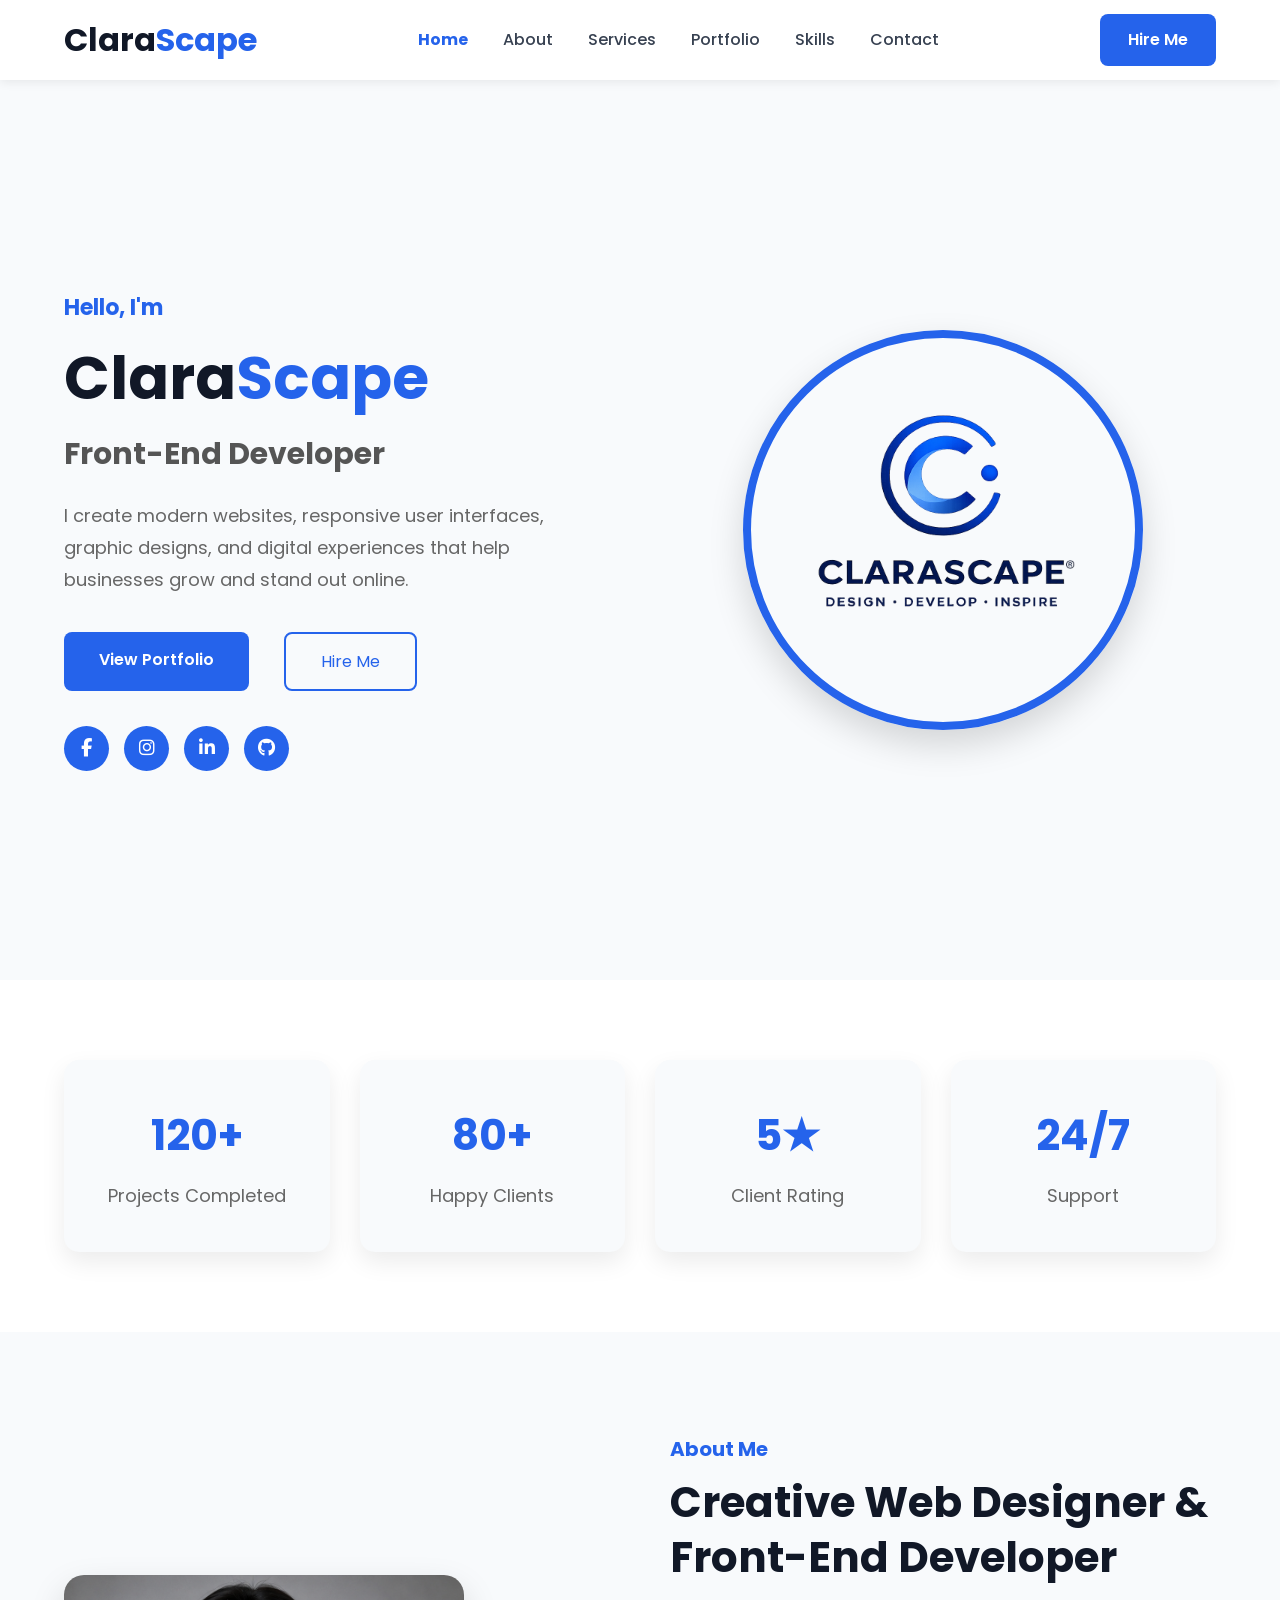
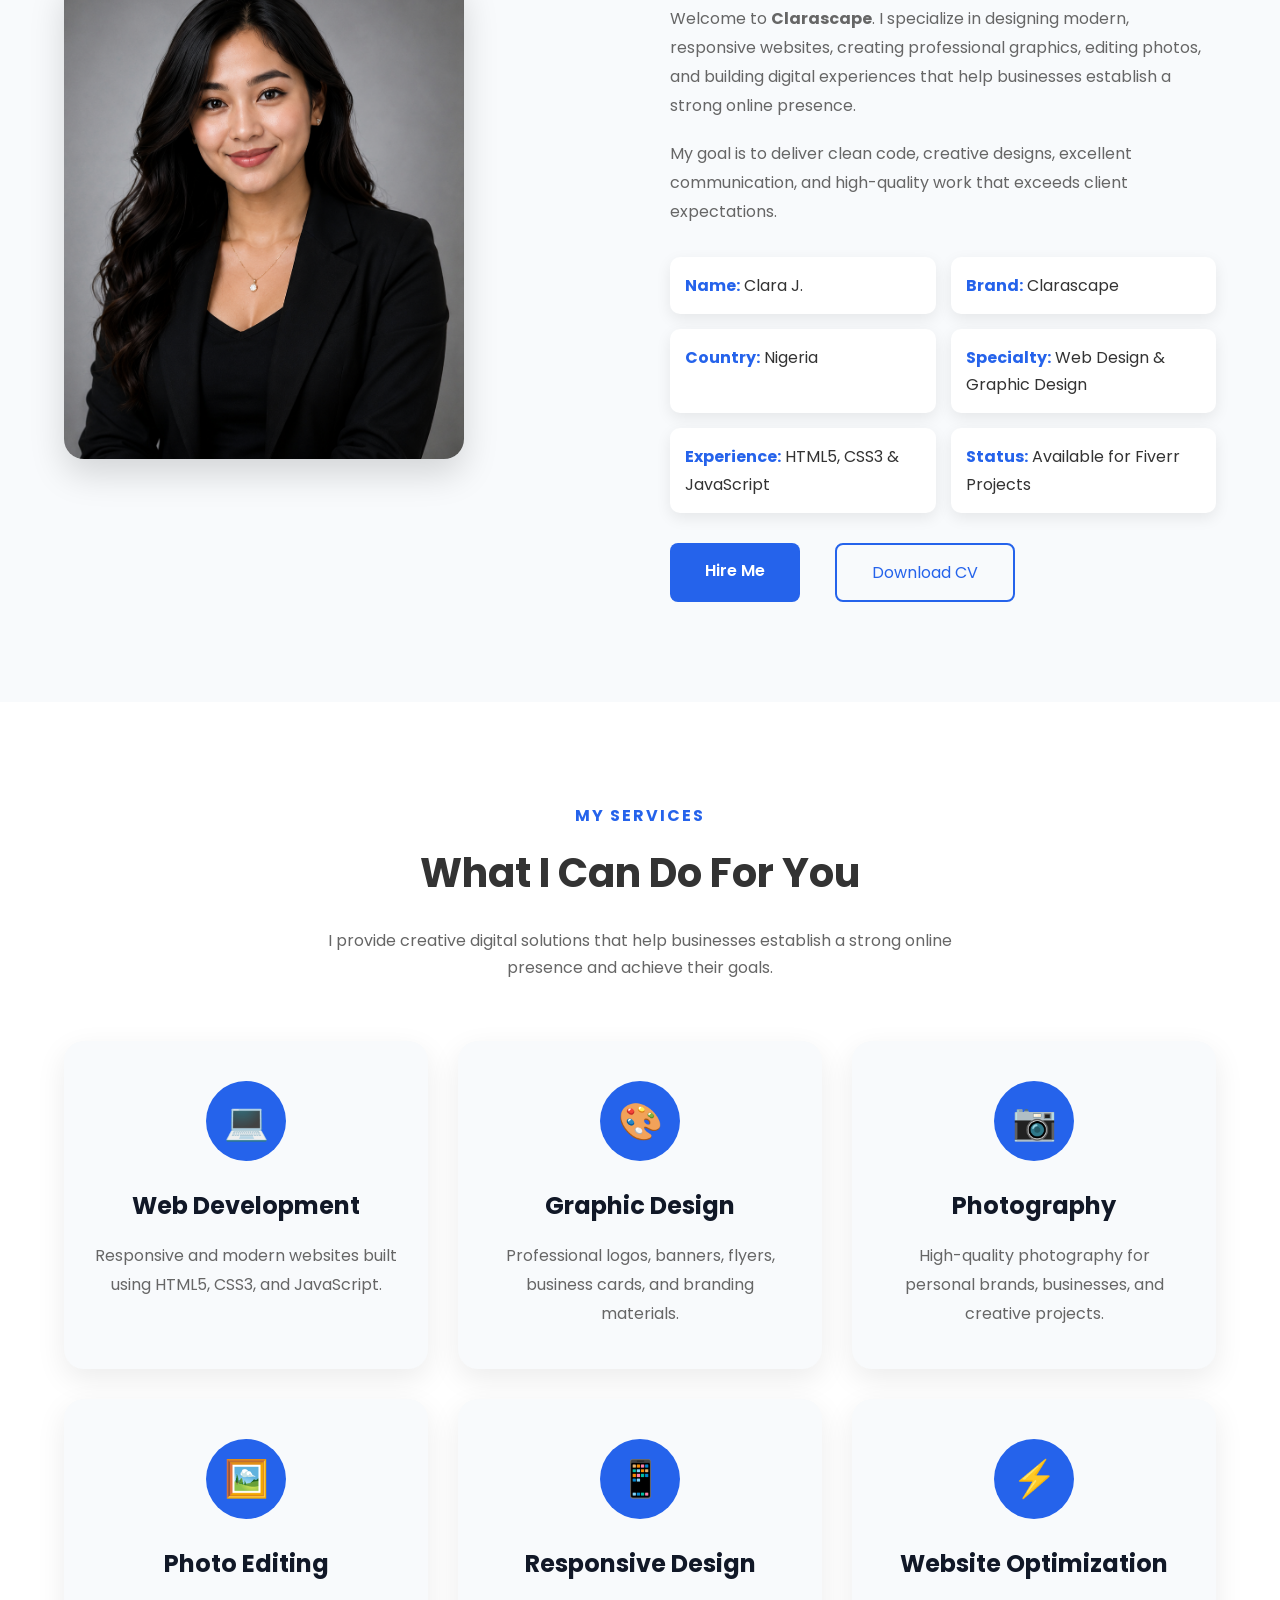
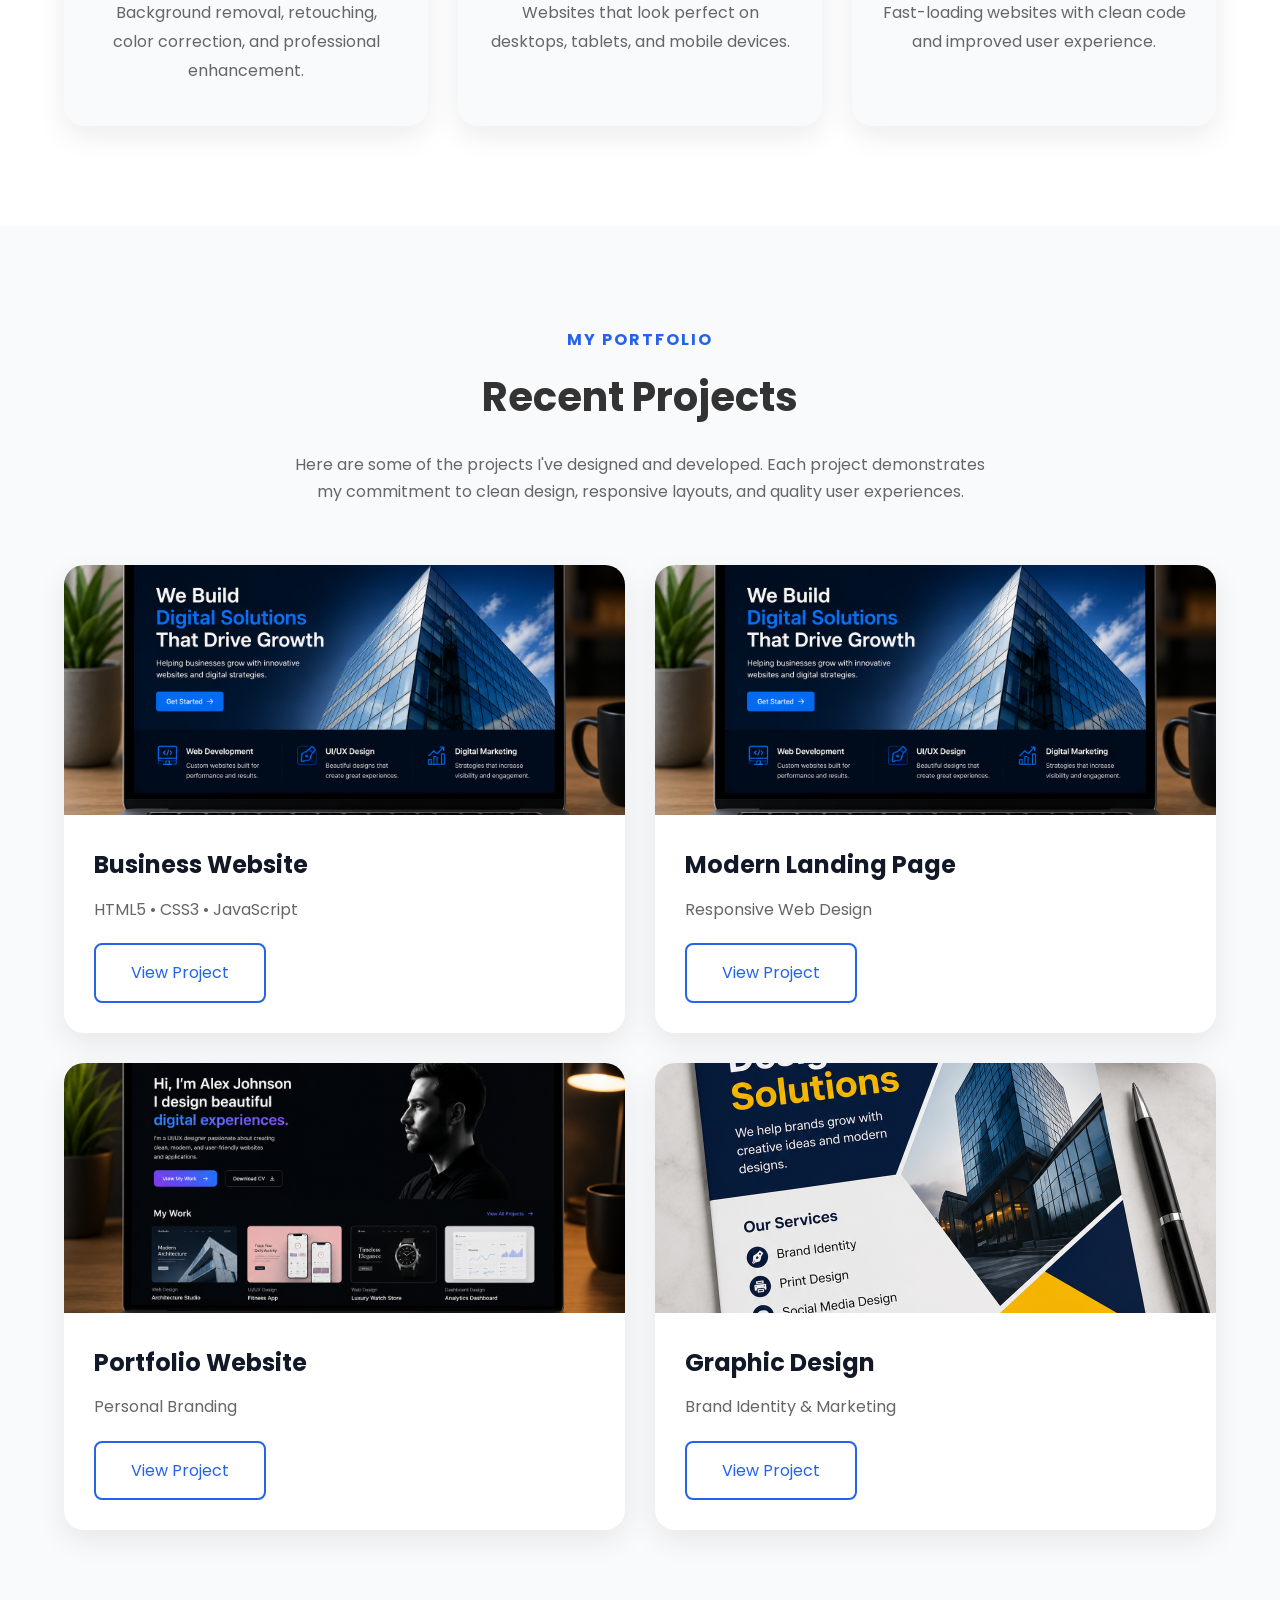
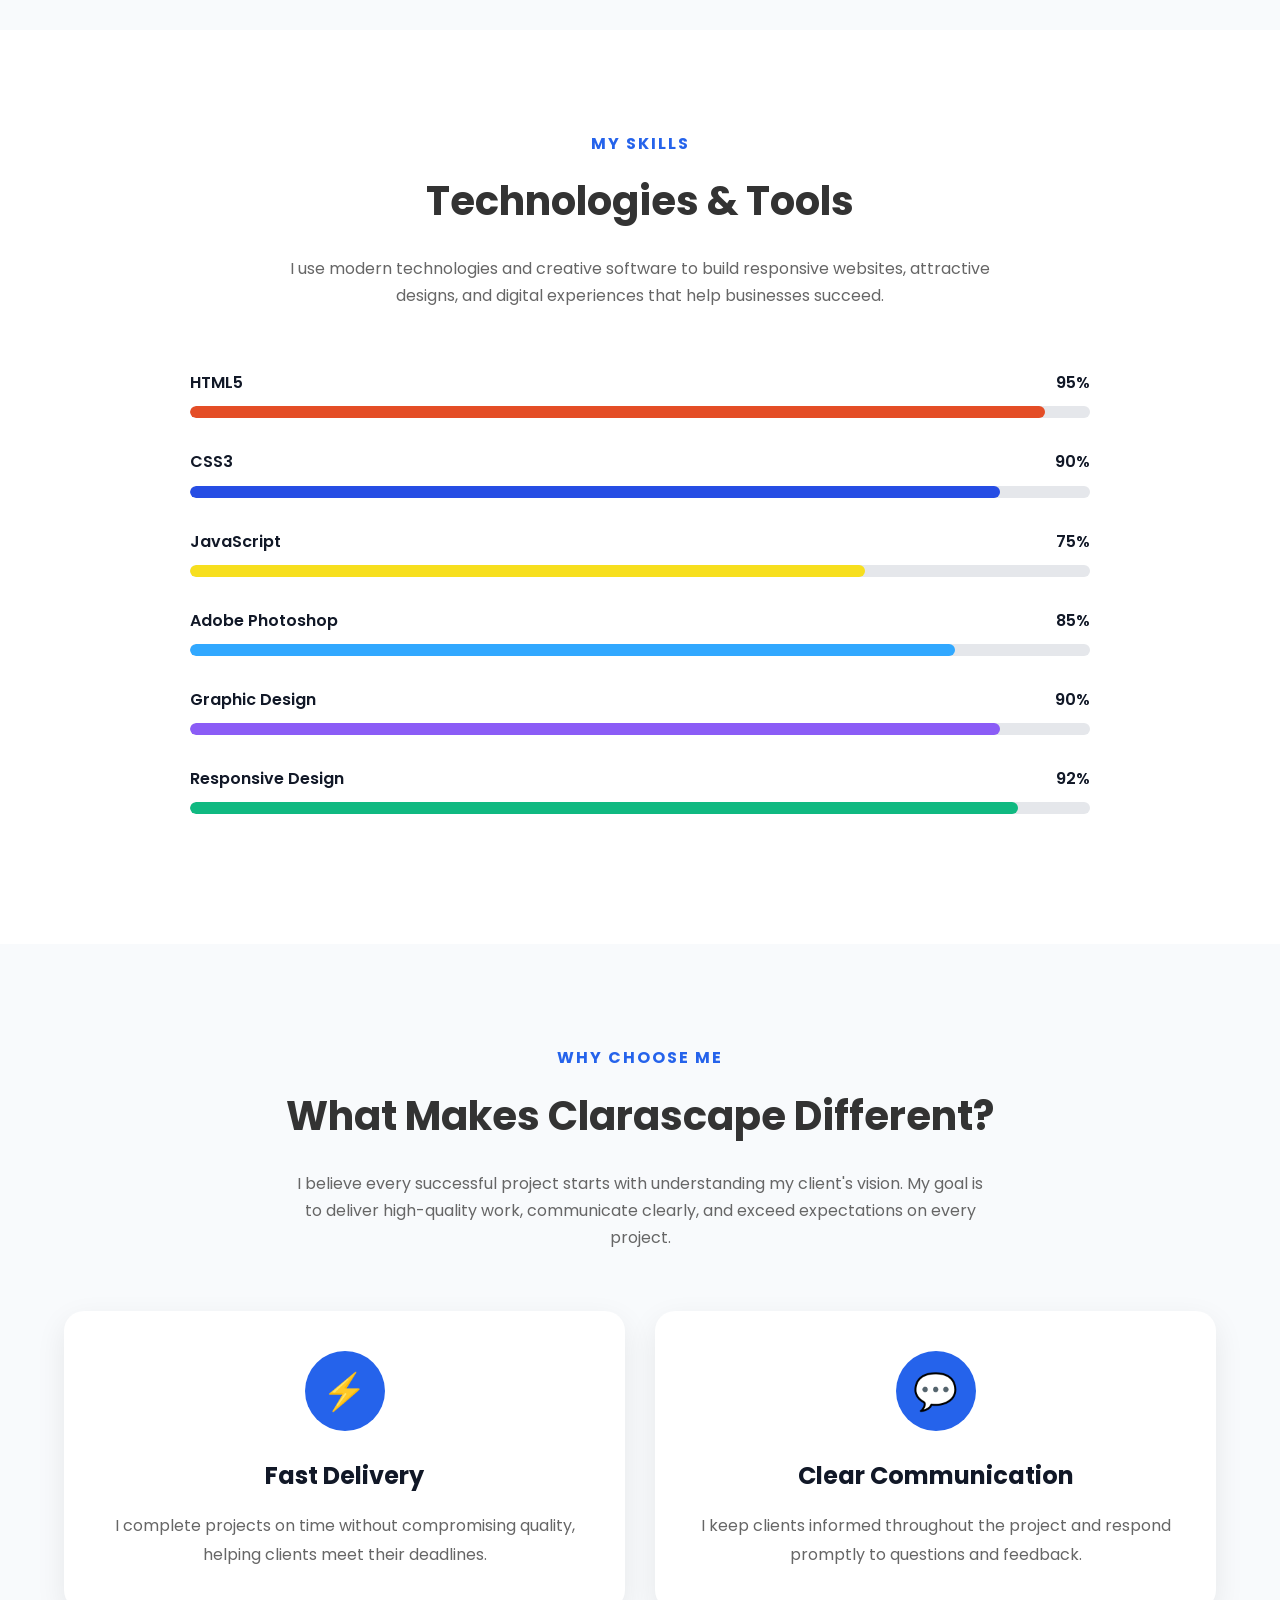
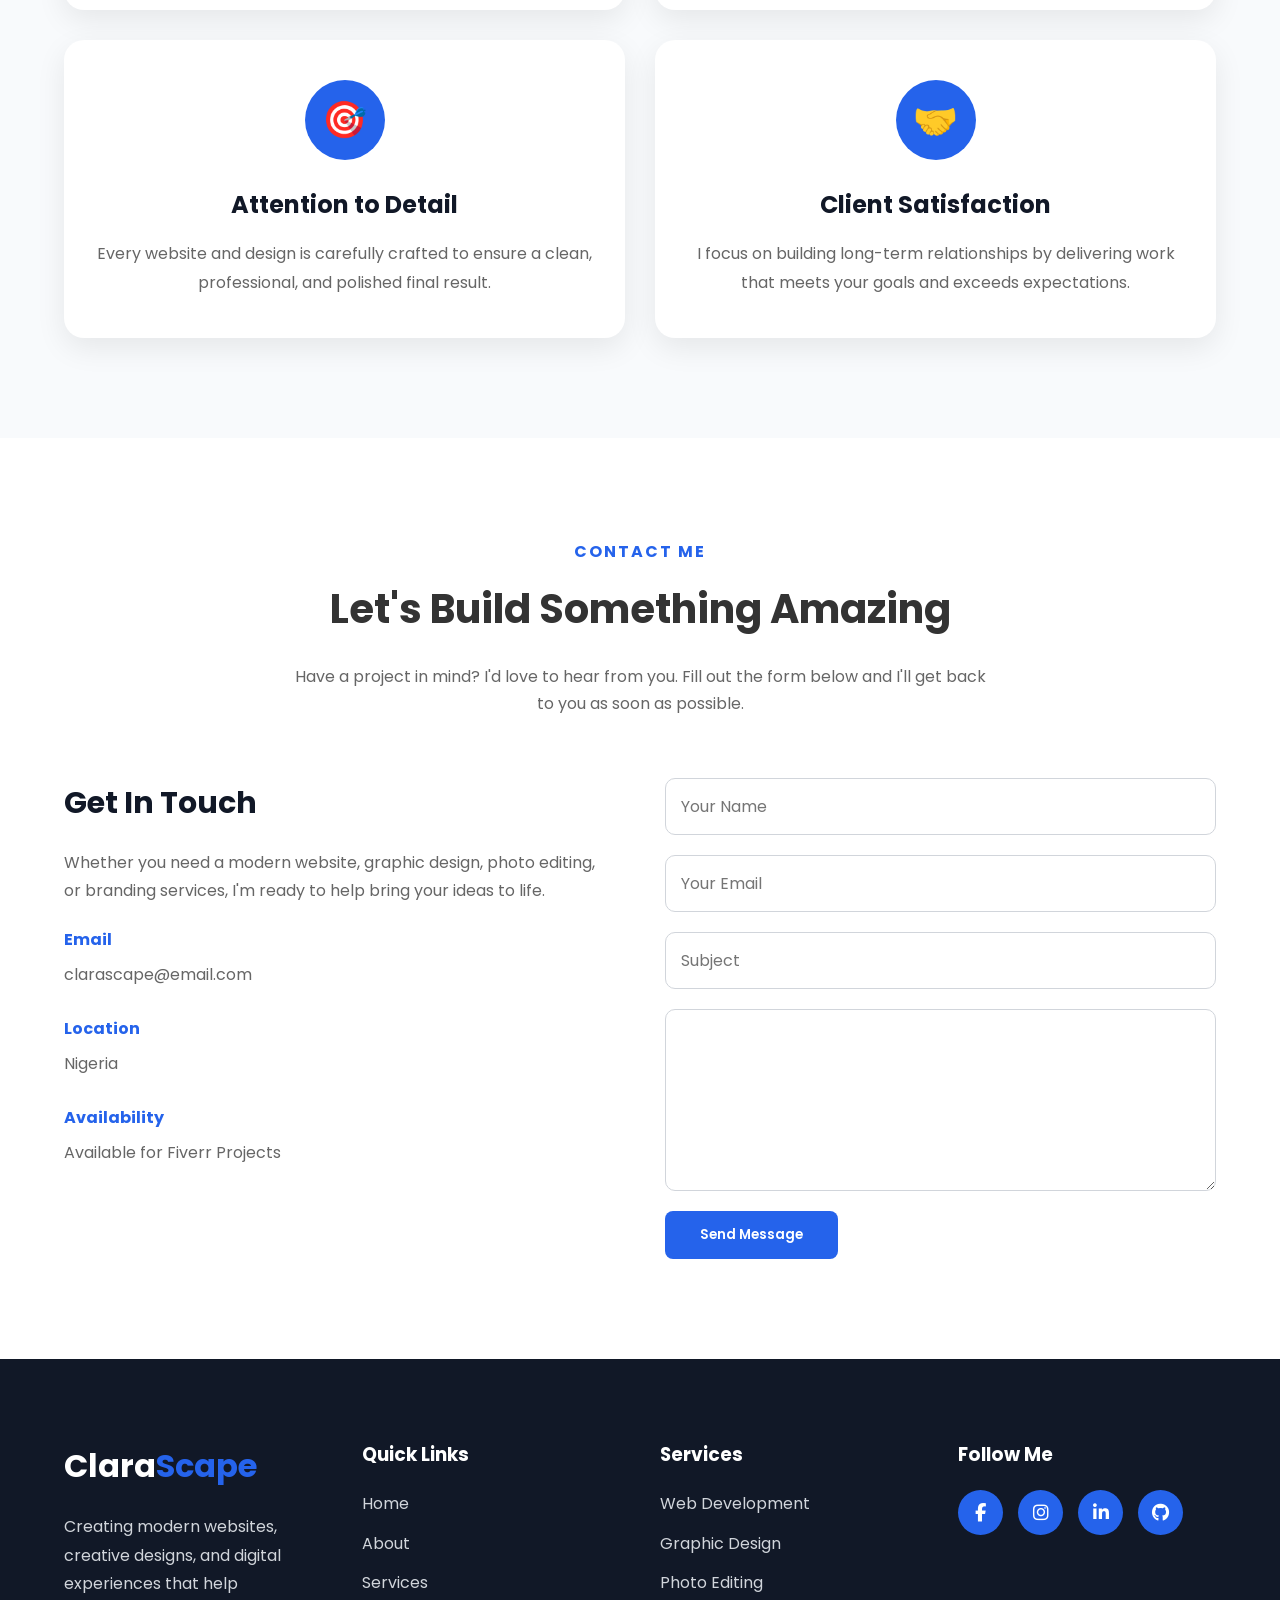
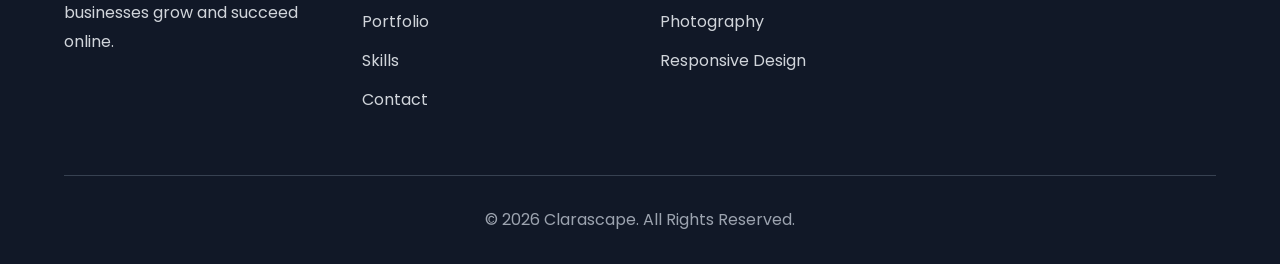
==== Clarascape-Portfolio/index.html @ fc570c0d "Add files via upload" ====
<!DOCTYPE html>
<html lang="en">
<head>
    <!-- Character Encoding -->
    <meta charset="UTF-8">

    <!-- Responsive -->
    <meta name="viewport" content="width=device-width, initial-scale=1.0">

    <!-- SEO -->
    <meta name="description" content="Clarascape | Professional Web Designer, Graphic Designer and Front-End Developer Portfolio">

    <meta name="keywords" content="Web Design, HTML, CSS, JavaScript, Graphic Design, Fiverr, Clarascape">

    <meta name="author" content="Clara J">

    <title>Clarascape | Web Designer & Front-End Developer</title>

    <!-- Google Fonts -->
    <link rel="preconnect" href="https://fonts.googleapis.com">

    <link rel="preconnect"
          href="https://fonts.gstatic.com"
          crossorigin>

    <link href="https://fonts.googleapis.com/css2?family=Inter:wght@300;400;500;600;700&family=Poppins:wght@500;600;700;800&display=swap"
          rel="stylesheet">

    <!-- Font Awesome -->
    <link rel="stylesheet"
          href="https://cdnjs.cloudflare.com/ajax/libs/font-awesome/6.7.2/css/all.min.css">

    <!-- CSS -->
    <link rel="stylesheet" href="css/style.css">

    <link rel="icon" type="image/png" href="favicon.png">
</head>
<body>

    <!-- ==========================
     HEADER
========================== -->
<header class="header">

    <div class="container">

        <nav class="navbar">

    <!-- Logo -->
    <a href="index.html" class="logo">
        Clara<span>Scape</span>
    </a>

    <!-- Navigation -->
    <ul class="nav-links">
        <li><a href="#hero">Home</a></li>
        <li><a href="#about">About</a></li>
        <li><a href="#services">Services</a></li>
        <li><a href="#portfolio">Portfolio</a></li>
        <li><a href="#skills">Skills</a></li>
        <li><a href="#contact">Contact</a></li>
    </ul>

    <!-- Mobile Menu -->
    <div class="menu-toggle">
        <i class="fas fa-bars"></i>
    </div>

    <!-- Button -->
    <a href="#contact" class="btn btn-primary">
        Hire Me
    </a>

</nav>

    </div>

</header>


<!-- ==========================
     HERO SECTION
========================== -->
<section class="hero reveal" id="hero">

    <div class="container">

        <!-- Left Side -->
        <div class="hero-left">

            <h4>Hello, I'm</h4>

            <h1>Clara<span>Scape</span></h1>

            <h2>
                <span class="typing"></span>
            </h2>

            <p>
                I create modern websites, responsive user interfaces,
                graphic designs, and digital experiences that help
                businesses grow and stand out online.
            </p>

            <div class="hero-buttons">

                <a href="#portfolio" class="btn">
                    View Portfolio
                </a>

                <a href="#contact" class="btn-outline">
                    Hire Me
                </a>

            </div>

            <!-- Social Icons -->
            <div class="social-icons">

                <a href="#"><i class="fab fa-facebook-f"></i></a>

                <a href="#"><i class="fab fa-instagram"></i></a>

                <a href="#"><i class="fab fa-linkedin-in"></i></a>

                <a href="#"><i class="fab fa-github"></i></a>

            </div>

        </div>

        <!-- Right Side -->
        <div class="hero-right">

            <img src="favicon.png" alt="Clarascape Profile">

        </div>

    </div>

</section>



<!-- ==========================
     STATS SECTION
========================== -->
<section class="stats reveal">

    <div class="container">

        <div class="stats-container">

            <div class="stat-card">
                <h2>120+</h2>
                <p>Projects Completed</p>
            </div>

            <div class="stat-card">
                <h2>80+</h2>
                <p>Happy Clients</p>
            </div>

            <div class="stat-card">
                <h2>5★</h2>
                <p>Client Rating</p>
            </div>

            <div class="stat-card">
                <h2>24/7</h2>
                <p>Support</p>
            </div>

        </div>

    </div>

</section>

<!-- ==========================
     ABOUT SECTION
========================== -->
<section class="about reveal" id="about">

    <div class="container">

        <div class="about-container">

            <!-- Left Side -->
            <div class="about-image">
                <img src="profile.jpg" alt="Clarascape Profile">
            </div>

            <!-- Right Side -->
            <div class="about-content">

                <h4>About Me</h4>

                <h2>
                    Creative Web Designer &
                    Front-End Developer
                </h2>

                <p>
                    Welcome to <strong>Clarascape</strong>. I specialize in
                    designing modern, responsive websites, creating
                    professional graphics, editing photos, and building
                    digital experiences that help businesses establish a
                    strong online presence.
                </p>

                <p>
                    My goal is to deliver clean code, creative designs,
                    excellent communication, and high-quality work that
                    exceeds client expectations.
                </p>

                <div class="about-info">

                    <div>
                        <strong>Name:</strong> Clara J.
                    </div>

                    <div>
                        <strong>Brand:</strong> Clarascape
                    </div>

                    <div>
                        <strong>Country:</strong> Nigeria
                    </div>

                    <div>
                        <strong>Specialty:</strong> Web Design & Graphic Design
                    </div>

                    <div>
                        <strong>Experience:</strong> HTML5, CSS3 & JavaScript
                    </div>

                    <div>
                        <strong>Status:</strong> Available for Fiverr Projects
                    </div>

                </div>

                <div class="about-buttons">

                    <a href="#contact" class="btn">
                        Hire Me
                    </a>

                    <a href="#" class="btn-outline">
                        Download CV
                    </a>

                </div>

            </div>

        </div>

    </div>

</section>



      <!-- ==========================
     SERVICES SECTION
========================== -->
<section class="services reveal" id="services">

    <div class="container">

        <div class="section-heading">
            <h4>My Services</h4>
            <h2>What I Can Do For You</h2>

            <p>
                I provide creative digital solutions that help businesses
                establish a strong online presence and achieve their goals.
            </p>
        </div>

        <div class="services-container">

            <!-- Service 1 -->
            <div class="service-card">
                <div class="service-icon">💻</div>

                <h3>Web Development</h3>

                <p>
                    Responsive and modern websites built using
                    HTML5, CSS3, and JavaScript.
                </p>
            </div>

            <!-- Service 2 -->
            <div class="service-card">
                <div class="service-icon">🎨</div>

                <h3>Graphic Design</h3>

                <p>
                    Professional logos, banners,
                    flyers, business cards,
                    and branding materials.
                </p>
            </div>

            <!-- Service 3 -->
            <div class="service-card">
                <div class="service-icon">📷</div>

                <h3>Photography</h3>

                <p>
                    High-quality photography for
                    personal brands, businesses,
                    and creative projects.
                </p>
            </div>

            <!-- Service 4 -->
            <div class="service-card">
                <div class="service-icon">🖼️</div>

                <h3>Photo Editing</h3>

                <p>
                    Background removal,
                    retouching, color correction,
                    and professional enhancement.
                </p>
            </div>

            <!-- Service 5 -->
            <div class="service-card">
                <div class="service-icon">📱</div>

                <h3>Responsive Design</h3>

                <p>
                    Websites that look perfect on
                    desktops, tablets,
                    and mobile devices.
                </p>
            </div>

            <!-- Service 6 -->
            <div class="service-card">
                <div class="service-icon">⚡</div>

                <h3>Website Optimization</h3>

                <p>
                    Fast-loading websites with
                    clean code and improved
                    user experience.
                </p>
            </div>

        </div>

    </div>

</section>




<!-- ==========================
     PORTFOLIO SECTION
========================== -->
<section class="portfolio reveal" id="portfolio">

    <div class="container">

        <div class="section-heading">
            <h4>My Portfolio</h4>

            <h2>Recent Projects</h2>

            <p>
                Here are some of the projects I've designed and developed.
                Each project demonstrates my commitment to clean design,
                responsive layouts, and quality user experiences.
            </p>
        </div>

        <div class="portfolio-container">

            <!-- Project 1 -->
            <div class="portfolio-card">
                <img src="project1.jpg" alt="Business Website">

                <div class="portfolio-content">
                    <h3>Business Website</h3>
                    <p>HTML5 • CSS3 • JavaScript</p>

                    <a href="#" class="btn-outline">
                        View Project
                    </a>
                </div>
            </div>

            <!-- Project 2 -->
            <div class="portfolio-card">
                <img src="project2.jpg" alt="Landing Page">

                <div class="portfolio-content">
                    <h3>Modern Landing Page</h3>
                    <p>Responsive Web Design</p>

                    <a href="#" class="btn-outline">
                        View Project
                    </a>
                </div>
            </div>

            <!-- Project 3 -->
            <div class="portfolio-card">
                <img src="project3.jpg" alt="Portfolio Website">

                <div class="portfolio-content">
                    <h3>Portfolio Website</h3>
                    <p>Personal Branding</p>

                    <a href="#" class="btn-outline">
                        View Project
                    </a>
                </div>
            </div>

            <!-- Project 4 -->
            <div class="portfolio-card">
                <img src="project4.jpg" alt="Graphic Design">

                <div class="portfolio-content">
                    <h3>Graphic Design</h3>
                    <p>Brand Identity & Marketing</p>

                    <a href="#" class="btn-outline">
                        View Project
                    </a>
                </div>
            </div>

        </div>

    </div>

</section>





<!-- ==========================
     SKILLS SECTION
========================== -->
<section class="skills reveal" id="skills">

    <div class="container">

        <div class="section-heading">
            <h4>My Skills</h4>

            <h2>Technologies & Tools</h2>

            <p>
                I use modern technologies and creative software to build
                responsive websites, attractive designs, and digital
                experiences that help businesses succeed.
            </p>
        </div>

        <div class="skills-container">

            <!-- HTML -->
            <div class="skill">
                <div class="skill-title">
                    <span>HTML5</span>
                    <span>95%</span>
                </div>

                <div class="progress">
                    <div class="progress-bar html"></div>
                </div>
            </div>

            <!-- CSS -->
            <div class="skill">
                <div class="skill-title">
                    <span>CSS3</span>
                    <span>90%</span>
                </div>

                <div class="progress">
                    <div class="progress-bar css"></div>
                </div>
            </div>

            <!-- JavaScript -->
            <div class="skill">
                <div class="skill-title">
                    <span>JavaScript</span>
                    <span>75%</span>
                </div>

                <div class="progress">
                    <div class="progress-bar javascript"></div>
                </div>
            </div>

            <!-- Photoshop -->
            <div class="skill">
                <div class="skill-title">
                    <span>Adobe Photoshop</span>
                    <span>85%</span>
                </div>

                <div class="progress">
                    <div class="progress-bar photoshop"></div>
                </div>
            </div>

            <!-- Graphic Design -->
            <div class="skill">
                <div class="skill-title">
                    <span>Graphic Design</span>
                    <span>90%</span>
                </div>

                <div class="progress">
                    <div class="progress-bar design"></div>
                </div>
            </div>

            <!-- Responsive Design -->
            <div class="skill">
                <div class="skill-title">
                    <span>Responsive Design</span>
                    <span>92%</span>
                </div>

                <div class="progress">
                    <div class="progress-bar responsive"></div>
                </div>
            </div>

        </div>

    </div>

</section>



<!-- ==========================
     WHY CHOOSE ME SECTION
========================== -->
<section class="why-choose reveal" id="why-choose">

    <div class="container">

        <div class="section-heading">

            <h4>Why Choose Me</h4>

            <h2>What Makes Clarascape Different?</h2>

            <p>
                I believe every successful project starts with understanding
                my client's vision. My goal is to deliver high-quality work,
                communicate clearly, and exceed expectations on every project.
            </p>

        </div>

        <div class="why-container">

            <!-- Card 1 -->
            <div class="why-card">
                <div class="why-icon">⚡</div>

                <h3>Fast Delivery</h3>

                <p>
                    I complete projects on time without compromising quality,
                    helping clients meet their deadlines.
                </p>
            </div>

            <!-- Card 2 -->
            <div class="why-card">
                <div class="why-icon">💬</div>

                <h3>Clear Communication</h3>

                <p>
                    I keep clients informed throughout the project and respond
                    promptly to questions and feedback.
                </p>
            </div>

            <!-- Card 3 -->
            <div class="why-card">
                <div class="why-icon">🎯</div>

                <h3>Attention to Detail</h3>

                <p>
                    Every website and design is carefully crafted to ensure a
                    clean, professional, and polished final result.
                </p>
            </div>

            <!-- Card 4 -->
            <div class="why-card">
                <div class="why-icon">🤝</div>

                <h3>Client Satisfaction</h3>

                <p>
                    I focus on building long-term relationships by delivering
                    work that meets your goals and exceeds expectations.
                </p>
            </div>

        </div>

    </div>

</section>




<!-- ==========================
     CONTACT SECTION
========================== -->
<section class="contact reveal" id="contact">

    <div class="container">

        <div class="section-heading">

            <h4>Contact Me</h4>

            <h2>Let's Build Something Amazing</h2>

            <p>
                Have a project in mind? I'd love to hear from you.
                Fill out the form below and I'll get back to you as
                soon as possible.
            </p>

        </div>

        <div class="contact-container">

            <!-- Contact Information -->
            <div class="contact-info">

                <h3>Get In Touch</h3>

                <p>
                    Whether you need a modern website, graphic design,
                    photo editing, or branding services, I'm ready to
                    help bring your ideas to life.
                </p>

                <div class="info">
                    <h4>Email</h4>
                    <p>clarascape@email.com</p>
                </div>

                <div class="info">
                    <h4>Location</h4>
                    <p>Nigeria</p>
                </div>

                <div class="info">
                   <h4>Availability</h4>
                    <p>Available for Fiverr Projects</p>
                </div>

            </div>

            <!-- Contact Form -->
            <form class="contact-form">

                <input
                    type="text"
                    placeholder="Your Name"
                    required>

                <input
                    type="email"
                    placeholder="Your Email"
                    required>

                <input
                    type="text"
                    placeholder="Subject"
                    required>

                <textarea
                    rows="6"
                    placeholder="Tell me about your project..."
                    required>
                </textarea>

                <button type="submit" class="btn">
                    Send Message
                </button>

            </form>

        </div>

    </div>

</section>



<!-- ==========================
     FOOTER
========================== -->
<footer class="footer reveal">

    <div class="container">

        <div class="footer-container">

            <!-- Brand -->
            <div class="footer-about">

                <h2>Clara<span>Scape</span></h2>

                <p>
                    Creating modern websites, creative designs,
                    and digital experiences that help businesses
                    grow and succeed online.
                </p>

            </div>

            <!-- Quick Links -->
            <div class="footer-links">

                <h3>Quick Links</h3>

                <ul>
                    <li><a href="#hero">Home</a></li>
                    <li><a href="#about">About</a></li>
                    <li><a href="#services">Services</a></li>
                    <li><a href="#portfolio">Portfolio</a></li>
                    <li><a href="#skills">Skills</a></li>
                    <li><a href="#contact">Contact</a></li>
                </ul>

            </div>

            <!-- Services -->
            <div class="footer-services">

                <h3>Services</h3>

                <ul>
                    <li>Web Development</li>
                    <li>Graphic Design</li>
                    <li>Photo Editing</li>
                    <li>Photography</li>
                    <li>Responsive Design</li>
                </ul>

            </div>

            <!-- Social -->
            <div class="footer-social">

                <h3>Follow Me</h3>

                <div class="social-icons">

                    <a href="#"><i class="fab fa-facebook-f"></i></a>

                    <a href="#"><i class="fab fa-instagram"></i></a>

                    <a href="#"><i class="fab fa-linkedin-in"></i></a>

                    <a href="#"><i class="fab fa-github"></i></a>

                </div>

            </div>

        </div>

        <hr>

        <div class="footer-bottom">

            <p>
                &copy; 2026 Clarascape. All Rights Reserved.
            </p>

        </div>

    </div>

</footer>

<script src="js/script.js"></script>

</body>
</html>
---- Clarascape-Portfolio/css/style.css ----
/* ===========================================
   GOOGLE FONTS
=========================================== */
@import url('https://fonts.googleapis.com/css2?family=Poppins:wght@300;400;500;600;700;800&display=swap');


/* ===========================================
   CSS RESET
=========================================== */

*{
    margin:0;
    padding:0;
    box-sizing:border-box;
}

html{
    scroll-behavior:smooth;
}

body{
    font-family:'Poppins',sans-serif;
    background:#f8fafc;
    color:#333;
    line-height:1.7;
}

img{
    width:100%;
    display:block;
}

a{
    text-decoration:none;
}

ul{
    list-style:none;
}

button,
input,
textarea{
    font-family:inherit;
}


/* ===========================================
   REUSABLE CONTAINER
=========================================== */

.container{
    width:90%;
    max-width:1200px;
    margin:auto;
}


/* ===========================================
   REUSABLE BUTTONS
=========================================== */

.btn{
    display:inline-block;
    background:#2563eb;
    color:#fff;
    padding:14px 35px;
    border-radius:8px;
    font-weight:600;
    transition:.3s;
}

.btn:hover{
    background:#1d4ed8;
}

.btn-outline{
    display:inline-block;
    border:2px solid #2563eb;
    color:#2563eb;
    padding:14px 35px;
    border-radius:8px;
    margin-left:15px;
    transition:.3s;
}

.btn-outline:hover{
    background:#2563eb;
    color:#fff;
}


/* ===========================================
   SECTION HEADING
=========================================== */

.section-heading{
    text-align:center;
    margin-bottom:60px;
}

.section-heading h4{
    color:#2563eb;
    text-transform:uppercase;
    letter-spacing:2px;
    margin-bottom:10px;
}

.section-heading h2{
    font-size:40px;
    margin-bottom:20px;
}

.section-heading p{
    max-width:700px;
    margin:auto;
    color:#666;
}

/* ===========================================
   HEADER
=========================================== */

.header{
    width:100%;
    background:#ffffff;
    position:sticky;
    top:0;
    left:0;
    z-index:1000;
    box-shadow:0 2px 10px rgba(0,0,0,.08);
}

/* ===========================================
   ACTIVE NAVIGATION
=========================================== */

.nav-links a.active{
    color:#2563eb;
    font-weight:700;
}


/* ===========================================
   STICKY HEADER EFFECT
=========================================== */

.header.sticky{
    background:#ffffff;
    box-shadow:0 8px 20px rgba(0,0,0,.12);
    transition:all .3s ease;
}

.navbar{
    display:flex;
    justify-content:space-between;
    align-items:center;
    min-height:80px;
}

.logo{
    font-size:2rem;
    font-weight:700;
    color:#111827;
}

.logo span{
    color:#2563eb;
}

.nav-links{
    display:flex;
    align-items:center;
    gap:35px;
}

.nav-links li{
    list-style:none;
}

.nav-links a{
    color:#374151;
    font-weight:500;
    transition:.3s;
}

.nav-links a:hover{
    color:#2563eb;
}

.navbar .btn{
    padding:12px 28px;
}


/* ===========================================
   HERO SECTION
=========================================== */

.hero{
    min-height:100vh;
    display:flex;
    align-items:center;
    background:#f8fafc;
    padding:80px 0;
}

.hero .container{
    display:flex;
    justify-content:space-between;
    align-items:center;
    gap:60px;
}

.hero-left{
    flex:1;
}

.hero-left h4{
    color:#2563eb;
    font-size:20px;
    margin-bottom:15px;
}

.hero-left h1{
    font-size:60px;
    font-weight:700;
    color:#111827;
    margin-bottom:10px;
    line-height:1.2;
}

.hero-left h1 span{
    color:#2563eb;
}

.hero-left h2{
    font-size:30px;
    color:#555;
    margin-bottom:20px;
    min-height:40px;
}

.hero-left p{
    font-size:18px;
    color:#666;
    line-height:1.8;
    margin-bottom:35px;
    max-width:600px;
}

.hero-buttons{
    display:flex;
    gap:20px;
    margin-bottom:35px;
}

.social-icons{
    display:flex;
    gap:15px;
}

.social-icons a{
    width:45px;
    height:45px;
    display:flex;
    justify-content:center;
    align-items:center;
    border-radius:50%;
    background:#2563eb;
    color:#fff;
    font-size:18px;
    transition:.3s;
}

.social-icons a:hover{
    background:#1d4ed8;
    transform:translateY(-5px);
}

/* ===========================================
   HERO SECTION
=========================================== */

.hero{
    padding:100px 0;
    background:#f8fafc;
    min-height:100vh;
    display:flex;
    align-items:center;
}

.hero .container{
    display:flex;
    justify-content:space-between;
    align-items:center;
    gap:60px;
}

.hero-left{
    flex:1;
}

.hero-left h4{
    color:#2563eb;
    font-size:22px;
    margin-bottom:15px;
}

.hero-left h1{
    font-size:60px;
    color:#111827;
    line-height:1.2;
    margin-bottom:15px;
}

.hero-left h1 span{
    color:#2563eb;
}

.hero-left h2{
    font-size:30px;
    color:#555;
    margin-bottom:20px;
}

.hero-left p{
    color:#666;
    font-size:18px;
    line-height:1.8;
    margin-bottom:35px;
    max-width:600px;
}

.hero-buttons{
    display:flex;
    gap:20px;
    margin-bottom:35px;
}

.social-icons{
    display:flex;
    gap:15px;
}

.social-icons a{
    width:45px;
    height:45px;
    background:#2563eb;
    color:#fff;
    display:flex;
    justify-content:center;
    align-items:center;
    border-radius:50%;
    font-size:18px;
    transition:0.3s;
}

.social-icons a:hover{
    background:#1d4ed8;
    transform:translateY(-5px);
}

.hero-right{
    flex:1;
    display:flex;
    justify-content:center;
}

.hero-right img{
    width:400px;
    height:400px;
    object-fit:cover;
    border-radius:50%;
    border:8px solid #2563eb;
    box-shadow:0 15px 35px rgba(0,0,0,0.15);
}

/* ===========================================
   STATS SECTION
=========================================== */

.stats{
    padding:80px 0;
    background:#ffffff;
}

.stats-container{
    display:grid;
    grid-template-columns:repeat(4,1fr);
    gap:30px;
}

.stat-card{
    background:#f8fafc;
    padding:40px 25px;
    text-align:center;
    border-radius:15px;
    box-shadow:0 10px 25px rgba(0,0,0,.08);
    transition:0.3s;
}

.stat-card:hover{
    transform:translateY(-10px);
    box-shadow:0 15px 35px rgba(0,0,0,.15);
}

.stat-card h2{
    font-size:42px;
    color:#2563eb;
    margin-bottom:10px;
}

.stat-card p{
    font-size:18px;
    color:#666;
}

/* ===========================================
   ABOUT SECTION
=========================================== */

.about{
    padding:100px 0;
    background:#f8fafc;
}

.about-container{
    display:flex;
    align-items:center;
    justify-content:space-between;
    gap:60px;
}

.about-image{
    flex:1;
    text-align:center;
}

.about-image img{
    width:100%;
    max-width:400px;
    border-radius:20px;
    box-shadow:0 15px 35px rgba(0,0,0,0.15);
    transition:0.3s;
}

.about-image img:hover{
    transform:scale(1.03);
}

.about-content{
    flex:1;
}

.about-content h4{
    color:#2563eb;
    font-size:20px;
    margin-bottom:10px;
}

.about-content h2{
    font-size:42px;
    color:#111827;
    margin-bottom:20px;
    line-height:1.3;
}

.about-content p{
    color:#666;
    line-height:1.8;
    margin-bottom:20px;
}

.about-info{
    display:grid;
    grid-template-columns:repeat(2,1fr);
    gap:15px;
    margin:30px 0;
}

.about-info div{
    background:#ffffff;
    padding:15px;
    border-radius:10px;
    box-shadow:0 5px 15px rgba(0,0,0,0.08);
}

.about-info strong{
    color:#2563eb;
}

.about-buttons{
    display:flex;
    gap:20px;
    margin-top:30px;
}

/* ===========================================
   SERVICES SECTION
=========================================== */

.services{
    padding:100px 0;
    background:#ffffff;
}

.services-container{
    display:grid;
    grid-template-columns:repeat(3,1fr);
    gap:30px;
    margin-top:60px;
}

.service-card{
    background:#f8fafc;
    padding:40px 30px;
    border-radius:20px;
    text-align:center;
    box-shadow:0 10px 30px rgba(0,0,0,.08);
    transition:all .3s ease;
}

.service-card:hover{
    transform:translateY(-10px);
    box-shadow:0 20px 40px rgba(37,99,235,.15);
}

.service-icon{
    width:80px;
    height:80px;
    margin:0 auto 25px;
    background:#2563eb;
    color:#fff;
    border-radius:50%;
    display:flex;
    justify-content:center;
    align-items:center;
    font-size:36px;
}

.service-card h3{
    font-size:24px;
    color:#111827;
    margin-bottom:15px;
}

.service-card p{
    color:#666;
    line-height:1.8;
}

/* ===========================================
   PORTFOLIO SECTION
=========================================== */

.portfolio{
    padding:100px 0;
    background:#f8fafc;
}

.portfolio-container{
    display:grid;
    grid-template-columns:repeat(2,1fr);
    gap:30px;
    margin-top:60px;
}

.portfolio-card{
    background:#fff;
    border-radius:20px;
    overflow:hidden;
    box-shadow:0 10px 30px rgba(0,0,0,.08);
    transition:all .3s ease;
}

.portfolio-card:hover{
    transform:translateY(-10px);
    box-shadow:0 20px 40px rgba(37,99,235,.15);
}

.portfolio-card img{
    width:100%;
    height:250px;
    object-fit:cover;
}

.portfolio-content{
    padding:30px;
}

.portfolio-content h3{
    font-size:24px;
    color:#111827;
    margin-bottom:10px;
}

.portfolio-content p{
    color:#666;
    margin-bottom:20px;
}

.portfolio-content .btn-outline{
    margin-left:0;
}

/* ===========================================
   SKILLS SECTION
=========================================== */

.skills{
    padding:100px 0;
    background:#ffffff;
}

.skills-container{
    max-width:900px;
    margin:60px auto 0;
}

.skill{
    margin-bottom:30px;
}

.skill-title{
    display:flex;
    justify-content:space-between;
    margin-bottom:10px;
    font-weight:600;
    color:#111827;
}

.progress{
    width:100%;
    height:12px;
    background:#e5e7eb;
    border-radius:20px;
    overflow:hidden;
}

.progress-bar{
    height:100%;
    border-radius:20px;
}

/* Individual Skill Levels */

.progress-bar.html{
    width:95%;
    background:#e44d26;
}

.progress-bar.css{
    width:90%;
    background:#264de4;
}

.progress-bar.javascript{
    width:75%;
    background:#f7df1e;
}

.progress-bar.photoshop{
    width:85%;
    background:#31a8ff;
}

.progress-bar.design{
    width:90%;
    background:#8b5cf6;
}

.progress-bar.responsive{
    width:92%;
    background:#10b981;
}

/* ===========================================
   WHY CHOOSE ME SECTION
=========================================== */

.why-choose{
    padding:100px 0;
    background:#f8fafc;
}

.why-container{
    display:grid;
    grid-template-columns:repeat(2,1fr);
    gap:30px;
    margin-top:60px;
}

.why-card{
    background:#ffffff;
    padding:40px 30px;
    border-radius:20px;
    text-align:center;
    box-shadow:0 10px 30px rgba(0,0,0,.08);
    transition:all .3s ease;
}

.why-card:hover{
    transform:translateY(-10px);
    box-shadow:0 20px 40px rgba(37,99,235,.15);
}

.why-icon{
    width:80px;
    height:80px;
    margin:0 auto 25px;
    background:#2563eb;
    color:#fff;
    border-radius:50%;
    display:flex;
    justify-content:center;
    align-items:center;
    font-size:36px;
}

.why-card h3{
    font-size:24px;
    color:#111827;
    margin-bottom:15px;
}

.why-card p{
    color:#666;
    line-height:1.8;
}

/* ===========================================
   CONTACT SECTION
=========================================== */

.contact{
    padding:100px 0;
    background:#ffffff;
}

.contact-container{
    display:grid;
    grid-template-columns:1fr 1fr;
    gap:50px;
    margin-top:60px;
}

.contact-info h3{
    font-size:30px;
    color:#111827;
    margin-bottom:20px;
}

.contact-info p{
    color:#666;
    line-height:1.8;
    margin-bottom:20px;
}

.info{
    margin-bottom:25px;
}

.info h4{
    color:#2563eb;
    margin-bottom:8px;
}

.contact-form{
    display:flex;
    flex-direction:column;
    gap:20px;
}

.contact-form input,
.contact-form textarea{
    width:100%;
    padding:15px;
    border:1px solid #d1d5db;
    border-radius:10px;
    outline:none;
    font-size:16px;
    transition:0.3s;
}

.contact-form input:focus,
.contact-form textarea:focus{
    border-color:#2563eb;
    box-shadow:0 0 10px rgba(37,99,235,.2);
}

.contact-form textarea{
    resize:vertical;
    min-height:180px;
}

.contact-form button{
    border:none;
    cursor:pointer;
    width:fit-content;
}

/* ===========================================
   FOOTER
=========================================== */

.footer{
    background:#111827;
    color:#ffffff;
    padding:80px 0 30px;
}

.footer-container{
    display:grid;
    grid-template-columns:repeat(4,1fr);
    gap:40px;
    margin-bottom:50px;
}

.footer-about h2{
    font-size:32px;
    margin-bottom:20px;
}

.footer-about h2 span{
    color:#2563eb;
}

.footer-about p{
    color:#d1d5db;
    line-height:1.8;
}

.footer-links h3,
.footer-services h3,
.footer-social h3{
    margin-bottom:20px;
    color:#ffffff;
}

.footer-links ul li,
.footer-services ul li{
    margin-bottom:12px;
}

.footer-links a{
    color:#d1d5db;
    transition:0.3s;
}

.footer-links a:hover{
    color:#2563eb;
    padding-left:5px;
}

.footer-services ul li{
    color:#d1d5db;
}

.footer-social .social-icons{
    display:flex;
    gap:15px;
}

.footer-social .social-icons a{
    width:45px;
    height:45px;
    display:flex;
    justify-content:center;
    align-items:center;
    border-radius:50%;
    background:#2563eb;
    color:#ffffff;
    transition:0.3s;
}

.footer-social .social-icons a:hover{
    background:#1d4ed8;
    transform:translateY(-5px);
}

.footer hr{
    border:none;
    height:1px;
    background:#374151;
    margin:30px 0;
}

.footer-bottom{
    text-align:center;
}

.footer-bottom p{
    color:#9ca3af;
}

/* ===========================================
   ACTIVE NAVIGATION
=========================================== */

.nav-links a.active{
    color:#2563eb;
    font-weight:700;
}

/* ===========================================
   MOBILE MENU
=========================================== */

.menu-toggle{
    display:none;
    font-size:28px;
    color:#111827;
    cursor:pointer;
}

/* Mobile Navigation */
@media (max-width:768px){

    .menu-toggle{
        display:block;
    }

    .navbar{
        position:relative;
    }

    .nav-links{
        display:none;
        position:absolute;
        top:80px;
        left:0;
        width:100%;
        background:#ffffff;
        flex-direction:column;
        align-items:center;
        gap:20px;
        padding:25px 0;
        box-shadow:0 10px 30px rgba(0,0,0,.1);
        border-radius:10px;
    }

    .nav-links.active{
        display:flex;
    }

    .navbar .btn{
        display:none;
    }
}

/* ===========================================
   RESPONSIVE DESIGN
=========================================== */

/* ---------- Tablets ---------- */
@media (max-width: 992px){

    .hero .container,
    .about-container,
    .contact-container{
        grid-template-columns:1fr;
        display:grid;
        text-align:center;
    }

    .hero-left{
        order:2;
    }

    .hero-right{
        order:1;
        margin-bottom:40px;
    }

    .hero-buttons{
        justify-content:center;
        flex-wrap:wrap;
    }

    .social-icons{
        justify-content:center;
    }

    .stats-container{
        grid-template-columns:repeat(2,1fr);
    }

    .services-container{
        grid-template-columns:repeat(2,1fr);
    }

    .portfolio-container{
        grid-template-columns:1fr;
    }

    .why-container{
        grid-template-columns:1fr;
    }

    .footer-container{
        grid-template-columns:repeat(2,1fr);
    }

}


/* ---------- Mobile Phones ---------- */
@media (max-width:768px){


    .hero-left h1{
        font-size:42px;
    }

    .hero-left h2{
        font-size:24px;
    }

    .section-heading h2{
        font-size:32px;
    }

    .stats-container,
    .services-container,
    .portfolio-container,
    .why-container,
    .footer-container,
    .about-info{
        grid-template-columns:1fr;
    }

    .hero-right img{
        width:280px;
        height:280px;
    }

    .about-image img{
        max-width:300px;
    }

}


/* ---------- Small Phones ---------- */
@media (max-width:480px){

    .container{
        width:95%;
    }

    .btn,
    .btn-outline{
        width:100%;
        text-align:center;
        margin:10px 0;
    }

    .hero-buttons{
        flex-direction:column;
    }

    .hero-left h1{
        font-size:36px;
    }

    .hero-left p{
        font-size:16px;
    }

}

/* ===========================================
   SCROLL ANIMATION
=========================================== */

.reveal{
    opacity:0;
    transform:translateY(60px);
    transition:all .8s ease;
}

.reveal.active{
    opacity:1;
    transform:translateY(0);
}
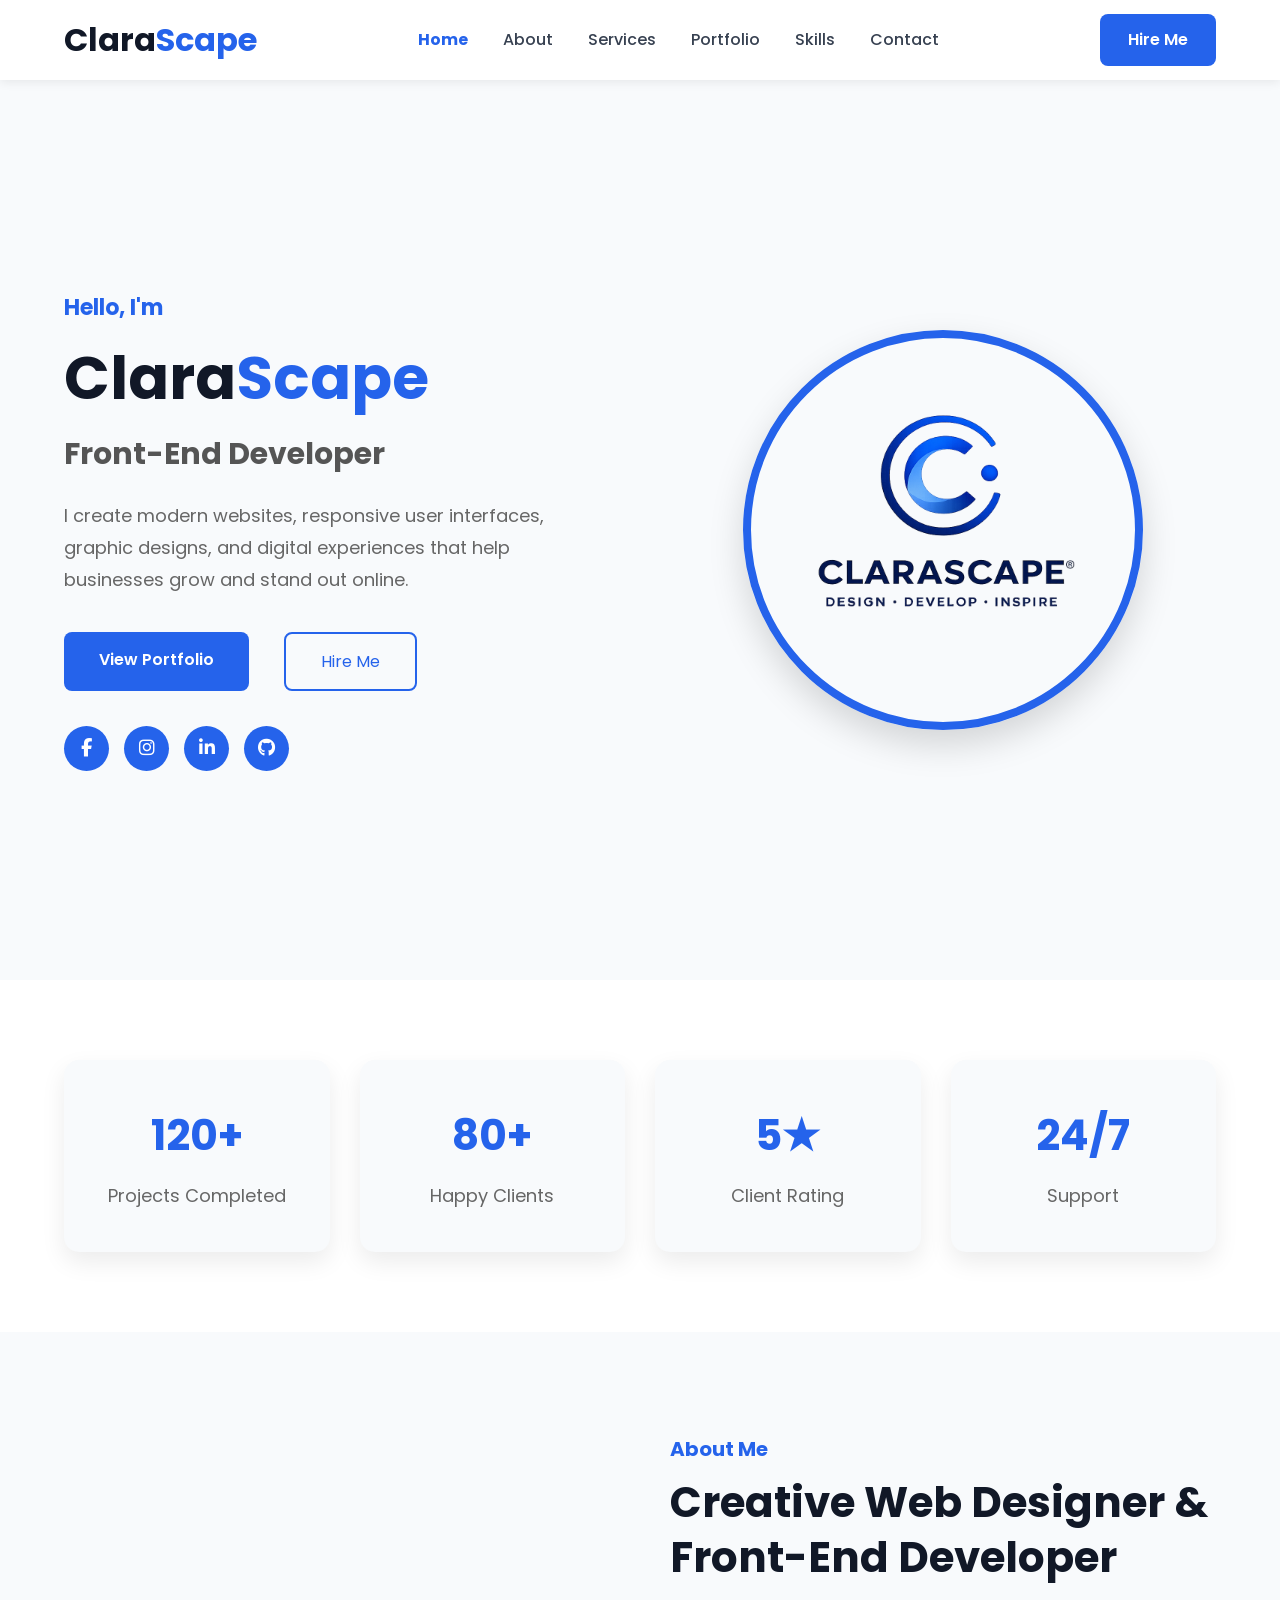
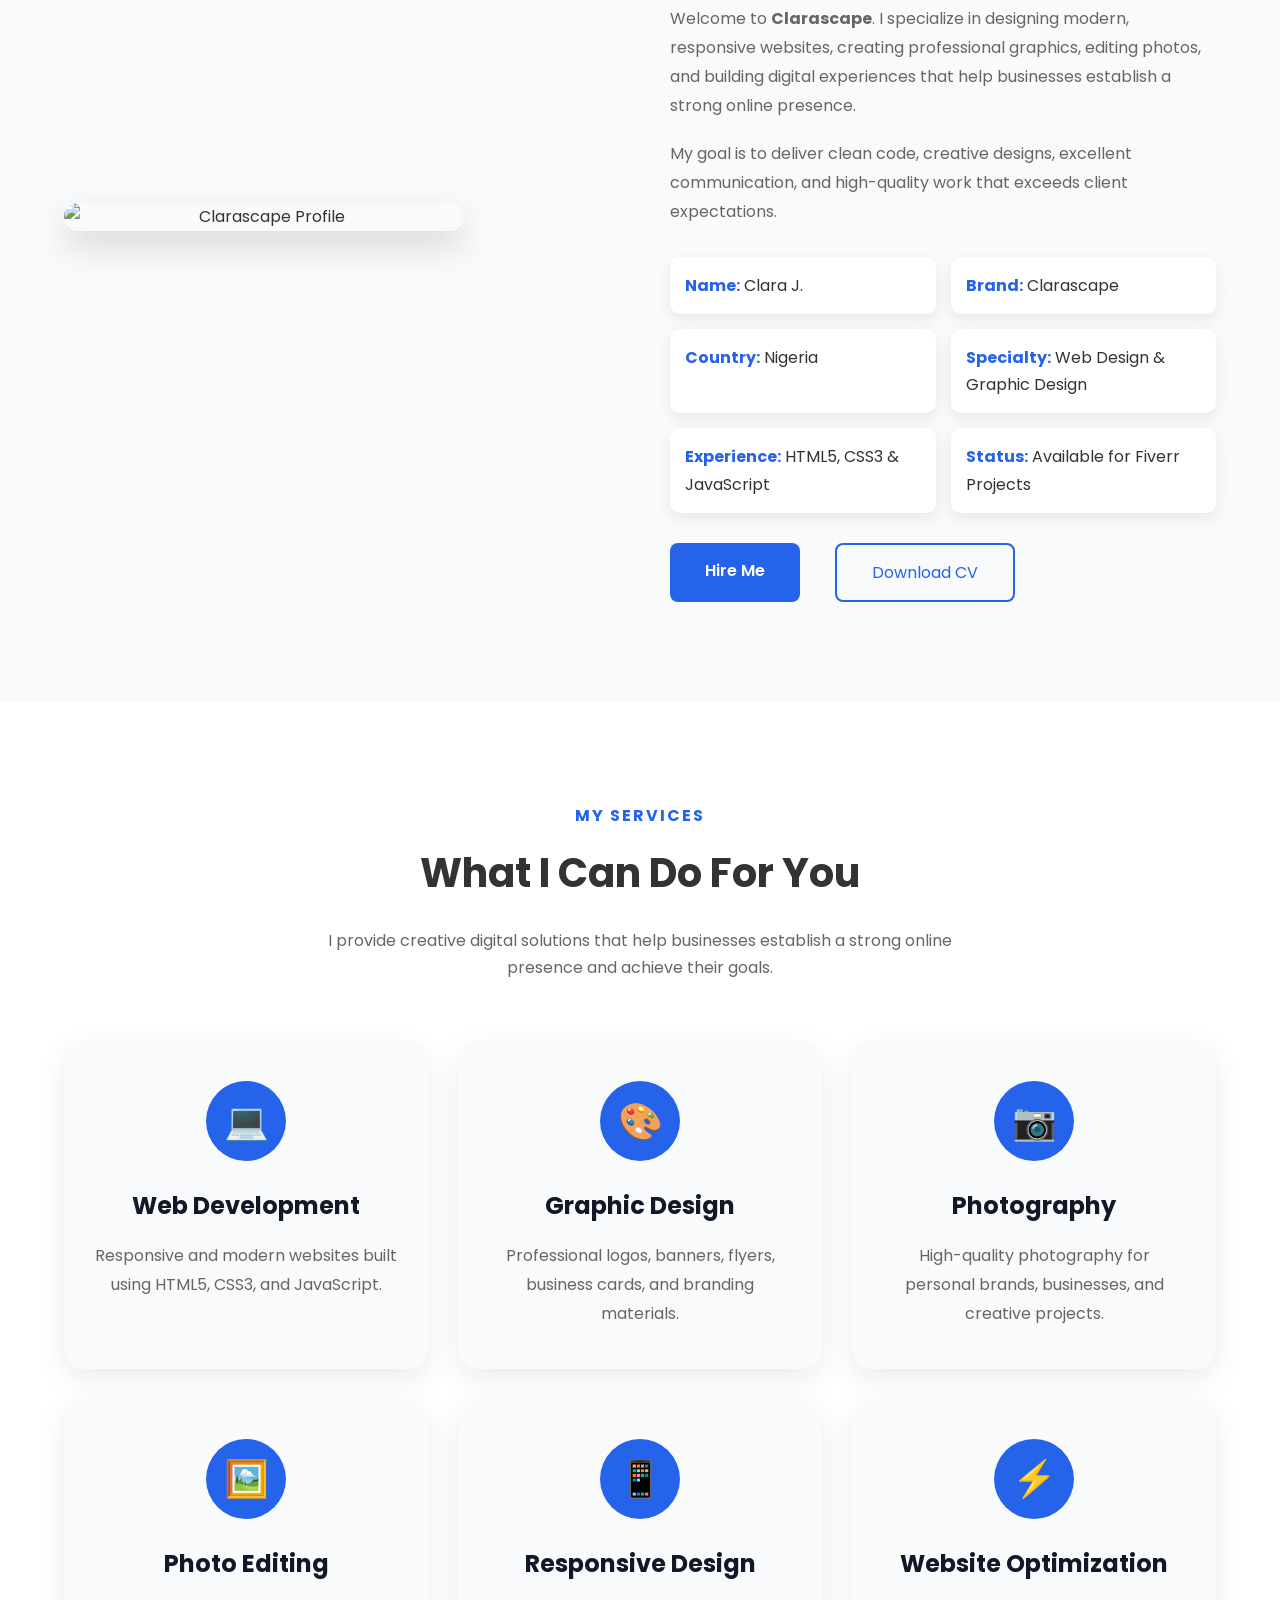
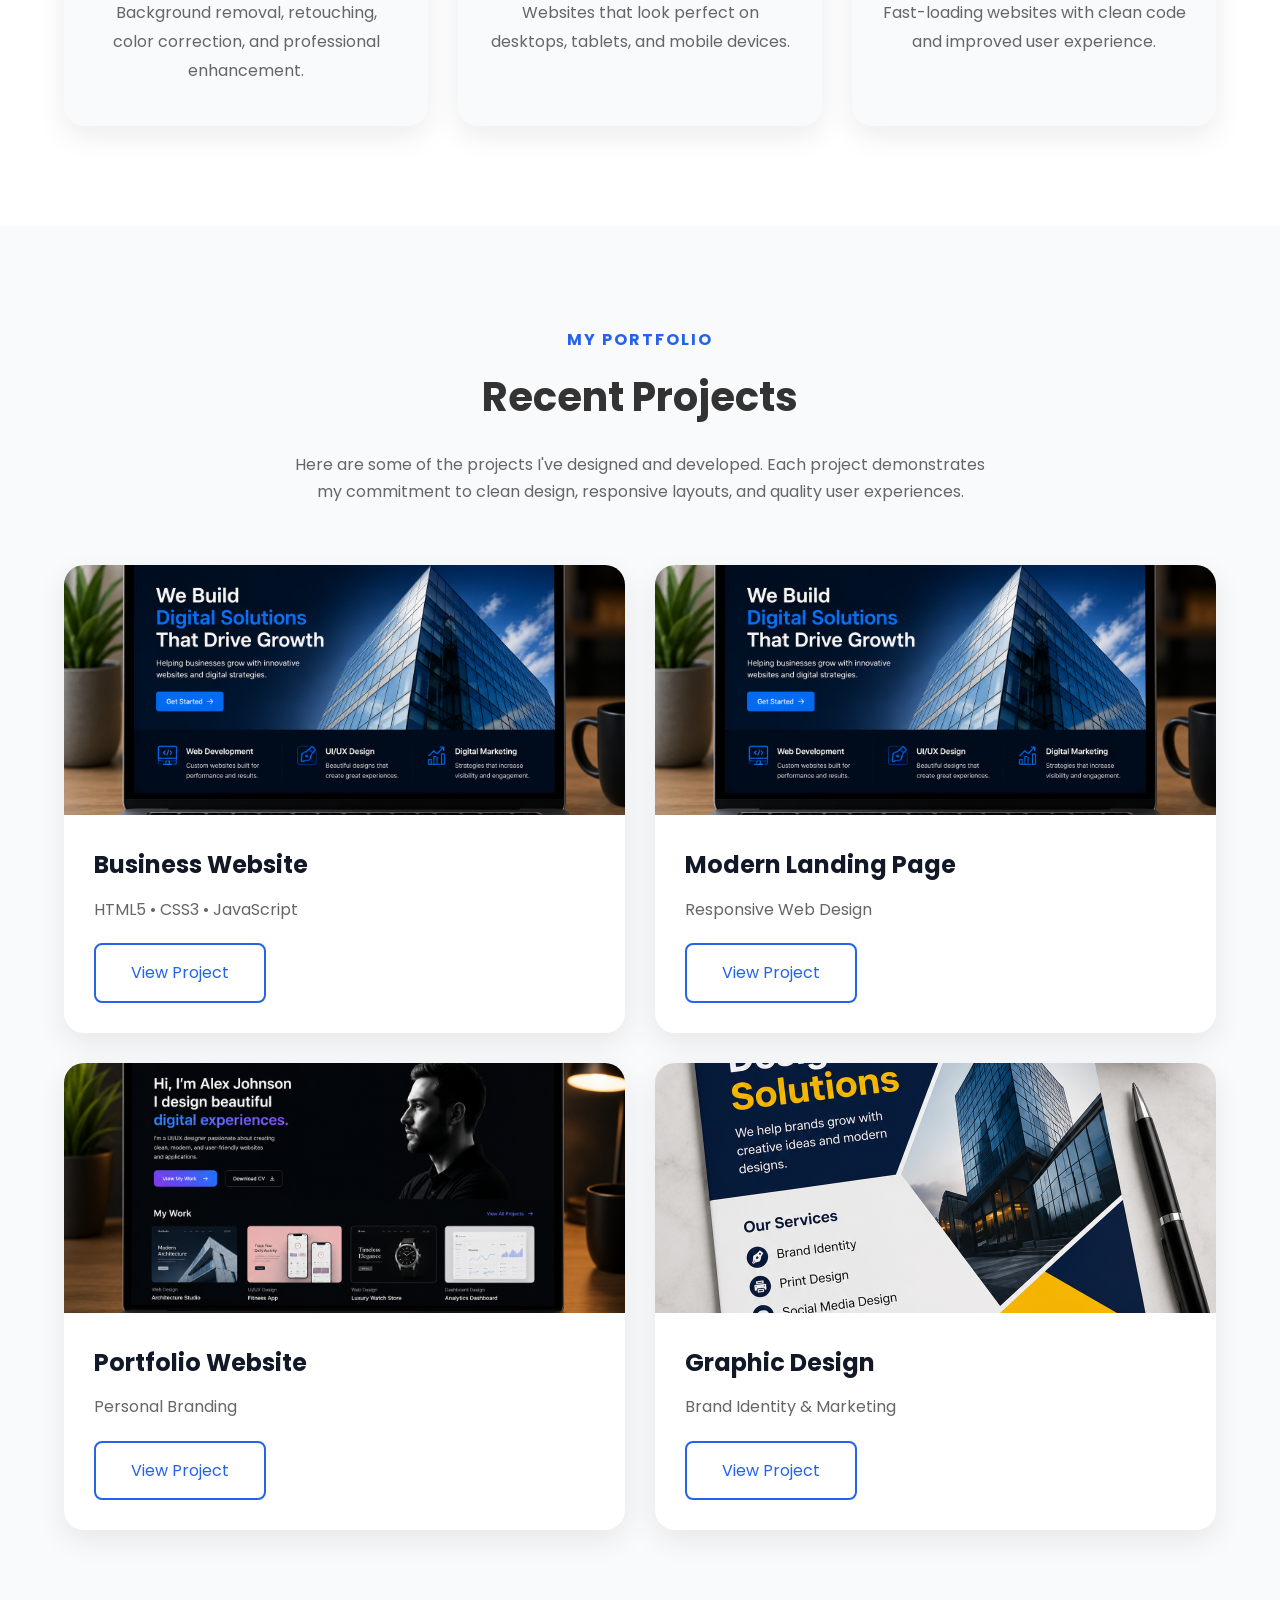
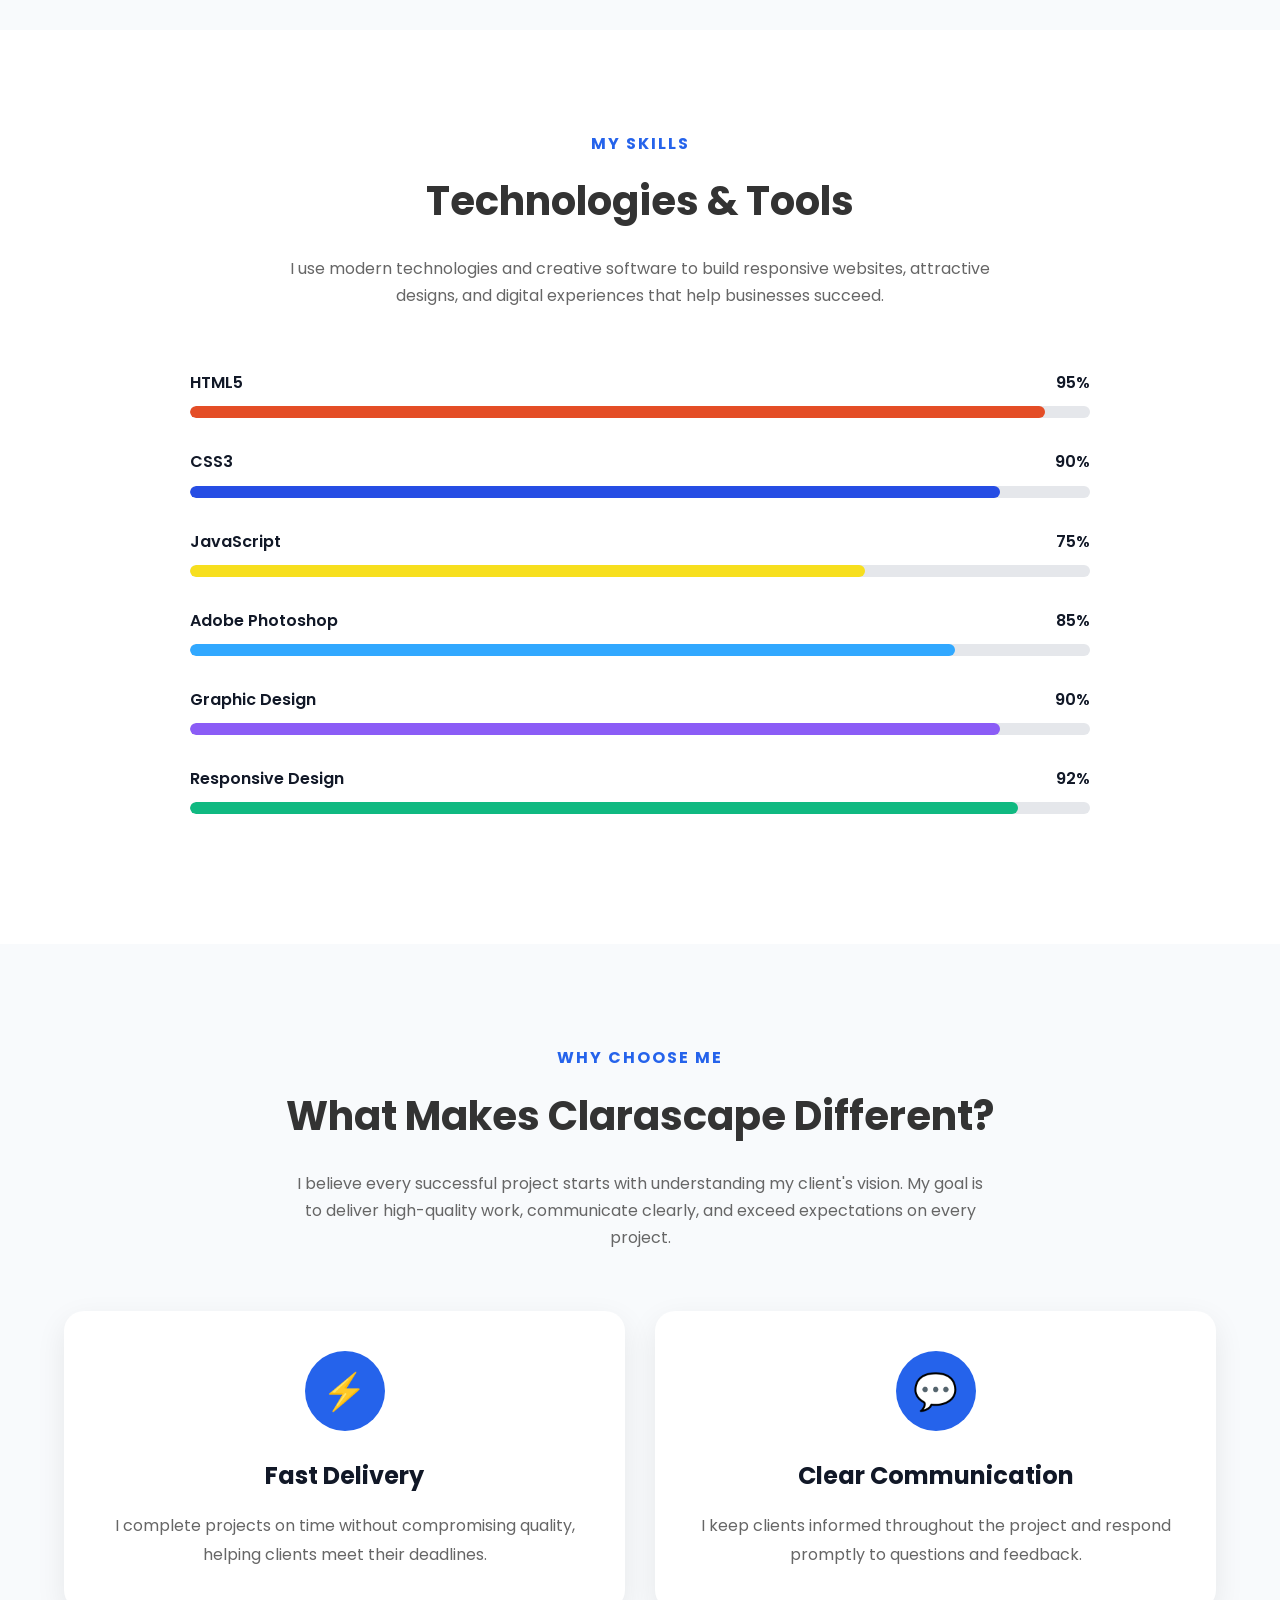
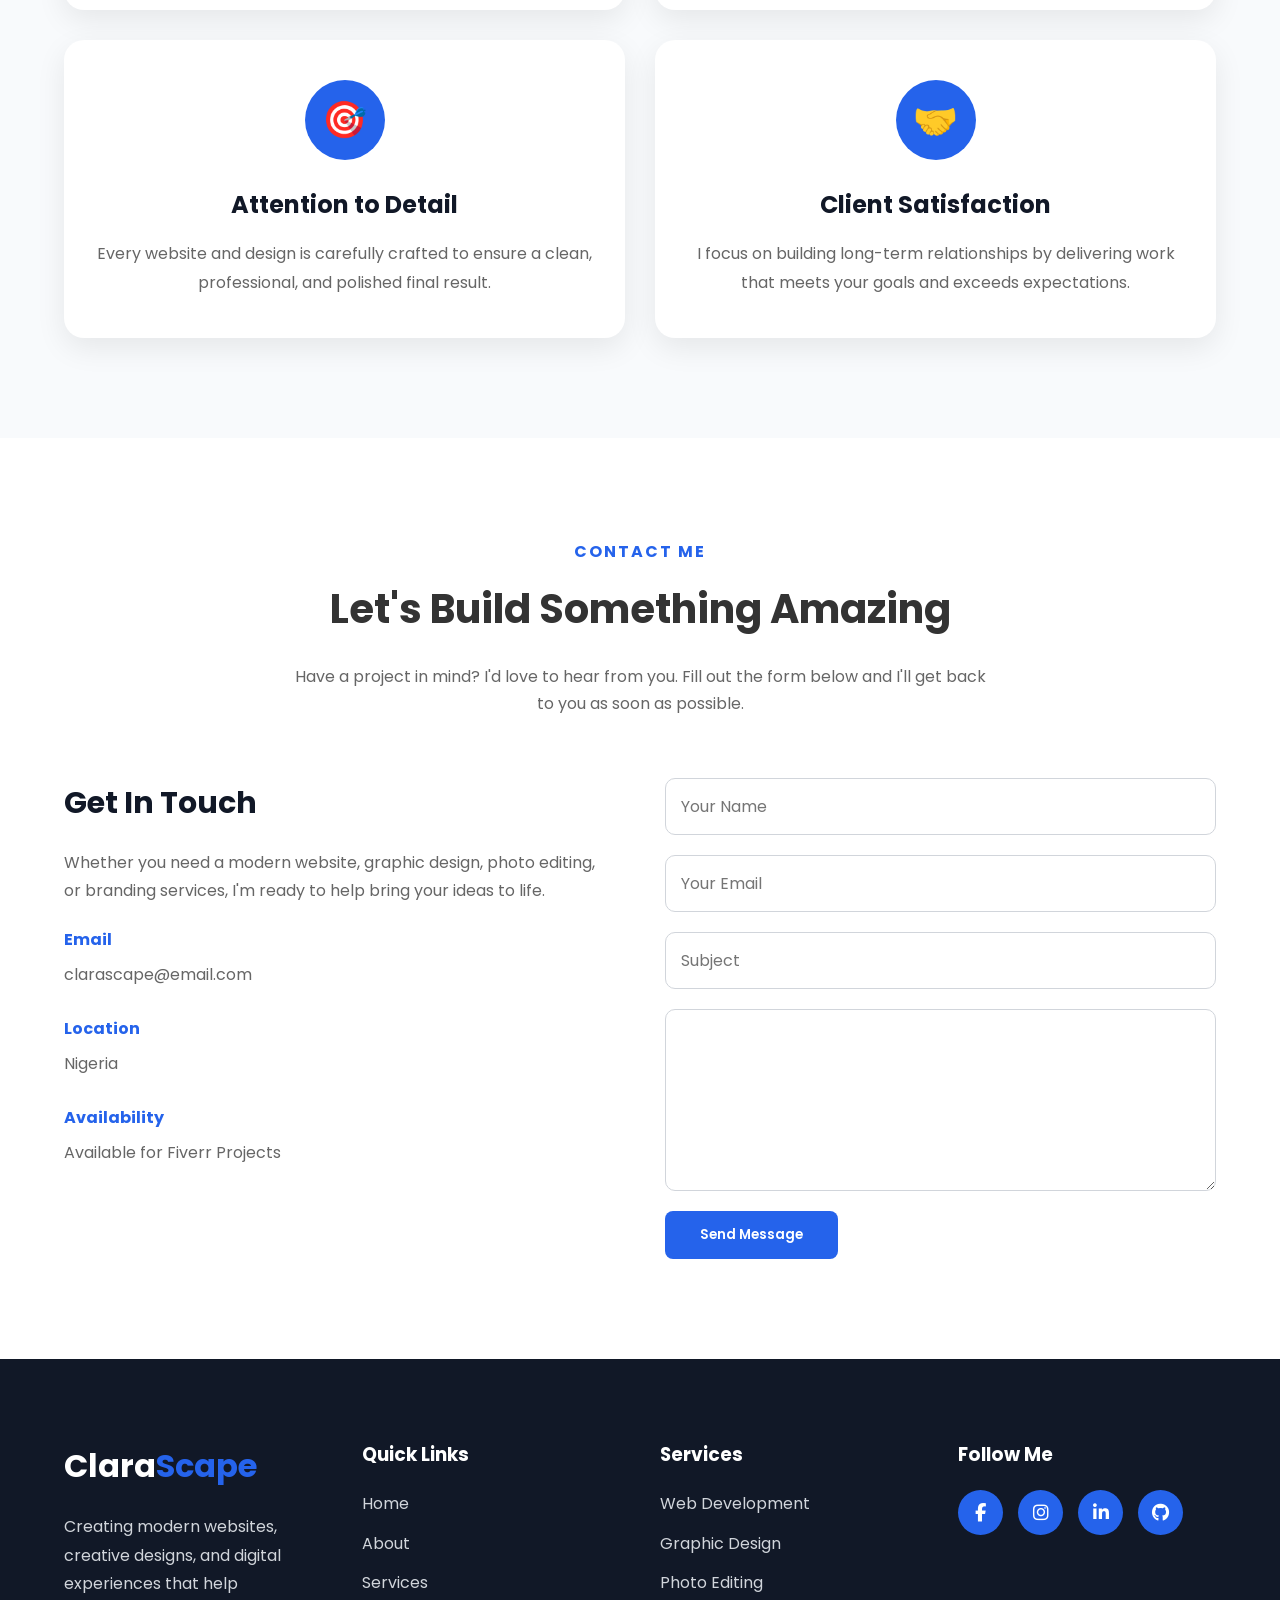
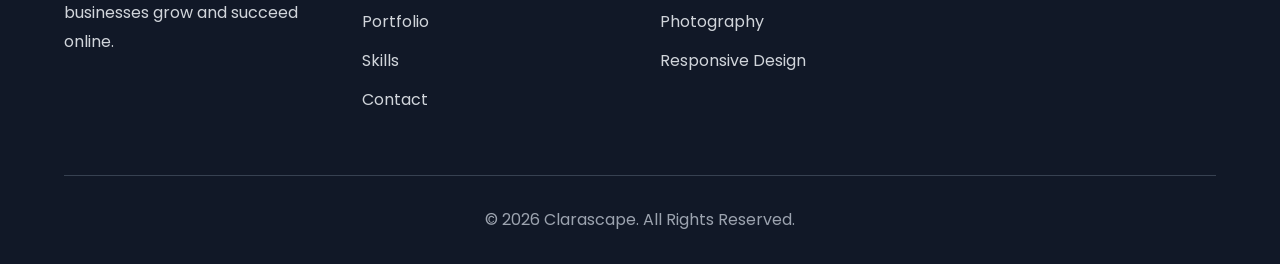
==== commit 14e2c9f7: "Add files via upload" ====
--- a/Clarascape-Portfolio/index.html
+++ b/Clarascape-Portfolio/index.html
@@ -33,7 +33,7 @@
     <!-- CSS -->
     <link rel="stylesheet" href="css/style.css">
 
-    <link rel="icon" type="image/png" href="favicon.png">
+    <link rel="icon" type="image/png" href="image/favicon.png">
 </head>
 <body>
 
@@ -132,7 +132,7 @@
         <!-- Right Side -->
         <div class="hero-right">
 
-            <img src="favicon.png" alt="Clarascape Profile">
+            <img src="images/favicon.png" alt="Clarascape Profile">
 
         </div>
 
@@ -188,7 +188,7 @@
 
             <!-- Left Side -->
             <div class="about-image">
-                <img src="profile.jpg" alt="Clarascape Profile">
+                <img src="images/profile.jpg" alt="Clarascape Profile">
             </div>
 
             <!-- Right Side -->
@@ -393,7 +393,7 @@
 
             <!-- Project 1 -->
             <div class="portfolio-card">
-                <img src="project1.jpg" alt="Business Website">
+                <img src="images/project1.jpg" alt="Business Website">
 
                 <div class="portfolio-content">
                     <h3>Business Website</h3>
@@ -407,7 +407,7 @@
 
             <!-- Project 2 -->
             <div class="portfolio-card">
-                <img src="project2.jpg" alt="Landing Page">
+                <img src="images/project2.jpg" alt="Landing Page">
 
                 <div class="portfolio-content">
                     <h3>Modern Landing Page</h3>
@@ -421,7 +421,7 @@
 
             <!-- Project 3 -->
             <div class="portfolio-card">
-                <img src="project3.jpg" alt="Portfolio Website">
+                <img src="images/project3.jpg" alt="Portfolio Website">
 
                 <div class="portfolio-content">
                     <h3>Portfolio Website</h3>
@@ -435,7 +435,7 @@
 
             <!-- Project 4 -->
             <div class="portfolio-card">
-                <img src="project4.jpg" alt="Graphic Design">
+                <img src="images/project4.jpg" alt="Graphic Design">
 
                 <div class="portfolio-content">
                     <h3>Graphic Design</h3>
